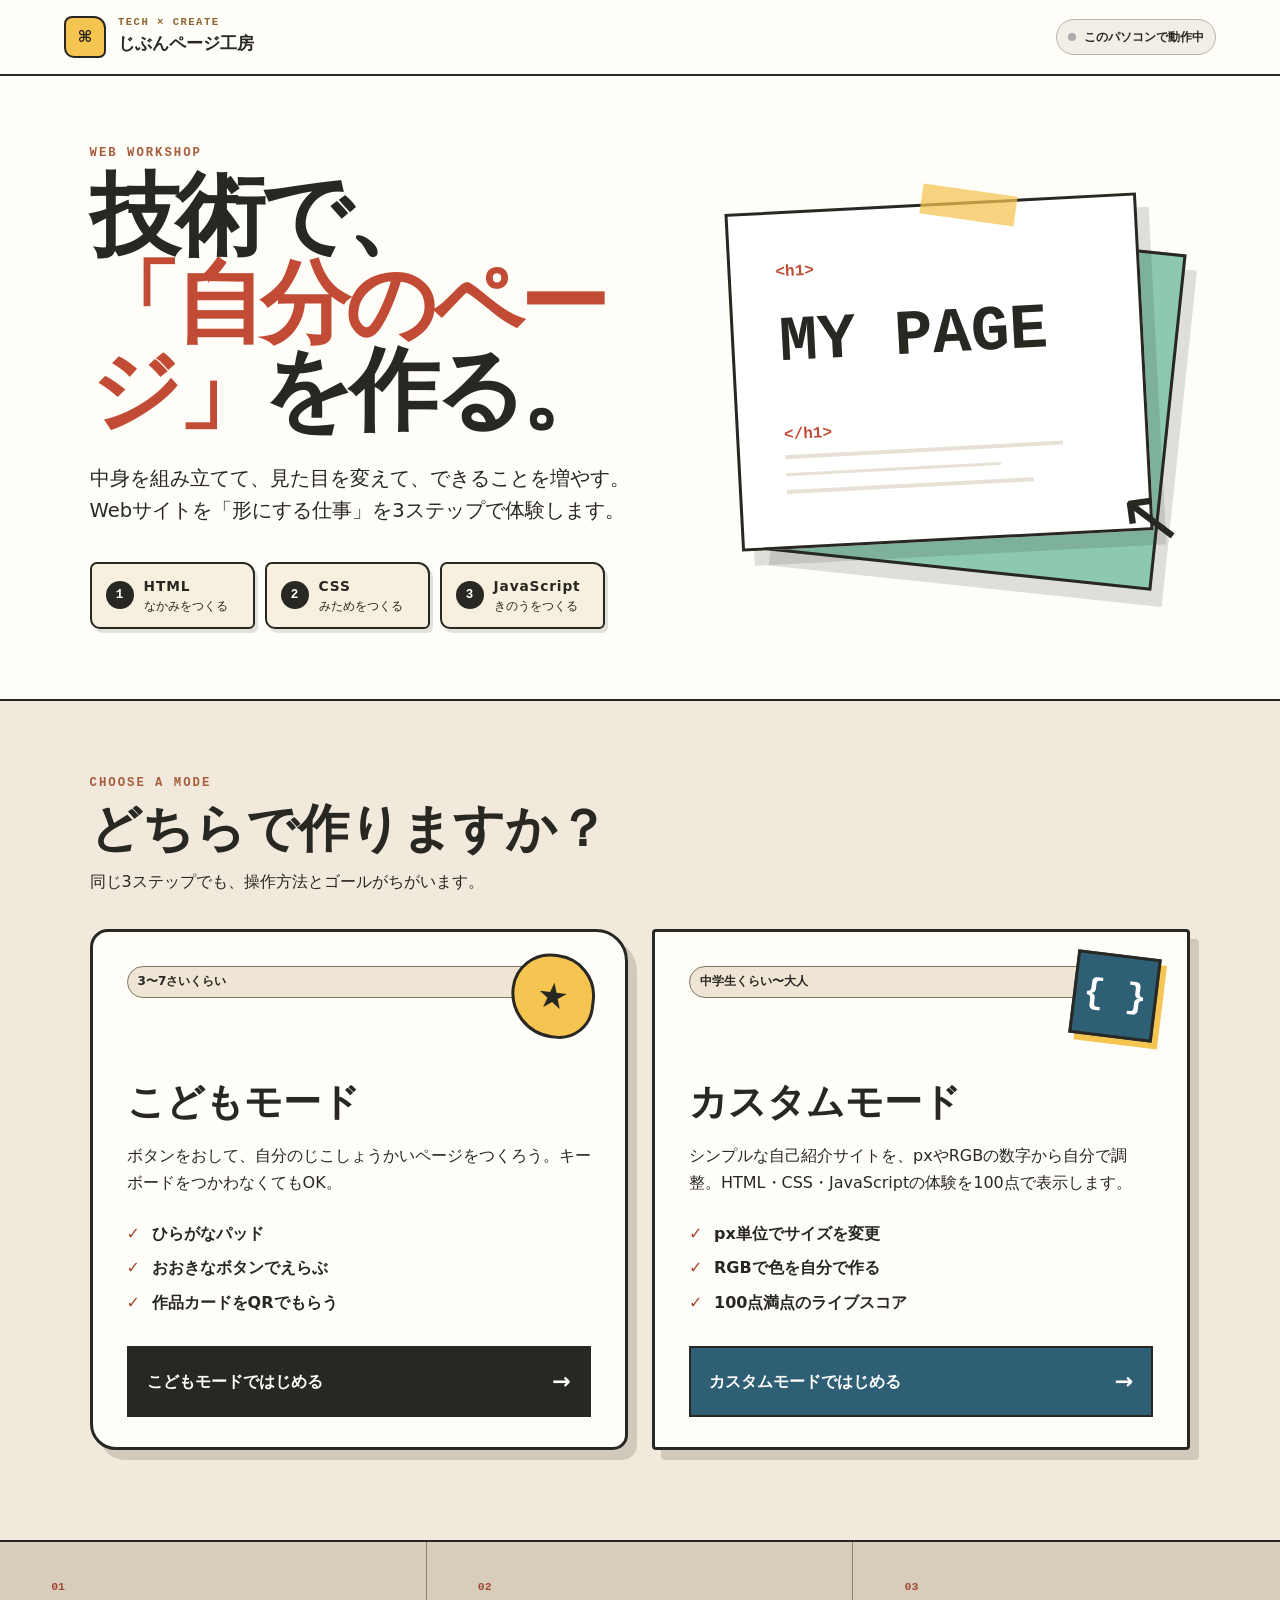
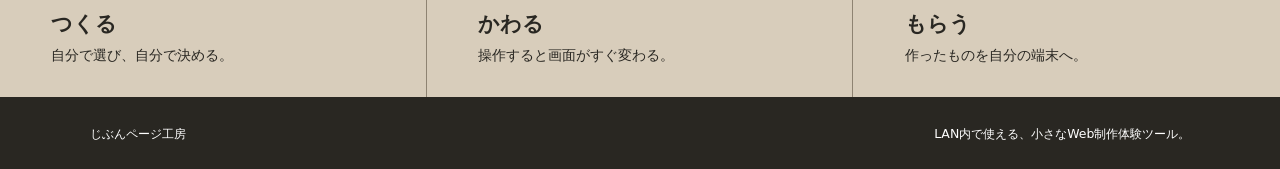
==== web/index.html @ 90861d55 "Reorganize project structure" ====
<!doctype html>
<html lang="ja">
<head>
  <meta charset="utf-8">
  <meta name="viewport" content="width=device-width,initial-scale=1">
  <meta name="theme-color" content="#f5c451">
  <meta name="description" content="HTML・CSS・JavaScriptの3ステップで、Webサイトを形にする仕事を体験するローカルWeb工作室。">
  <title>じぶんページ工房｜Webサイトをつくる体験</title>
  <link rel="stylesheet" href="css/main.css">
</head>
<body>
  <header class="topbar">
    <a class="brand" href="/" aria-label="じぶんページ工房 ホーム">
      <span class="brand-mark" aria-hidden="true">⌘</span>
      <span><small>TECH × CREATE</small><strong>じぶんページ工房</strong></span>
    </a>
    <div class="lan-chip" id="lanChip"><span></span> このパソコンで動作中</div>
  </header>

  <main>
    <section class="hero">
      <div class="hero-copy">
        <p class="eyebrow">WEB WORKSHOP</p>
        <h1>技術で、<br><em>「自分のページ」</em>を作る。</h1>
        <p class="lead">中身を組み立てて、見た目を変えて、できることを増やす。<br>Webサイトを「形にする仕事」を3ステップで体験します。</p>
        <div class="three-steps" aria-label="3つの学習ステップ">
          <div><b>1</b><span><strong>HTML</strong><small>なかみをつくる</small></span></div>
          <div><b>2</b><span><strong>CSS</strong><small>みためをつくる</small></span></div>
          <div><b>3</b><span><strong>JavaScript</strong><small>きのうをつくる</small></span></div>
        </div>
      </div>
      <div class="hero-visual" aria-hidden="true">
        <div class="paper back-paper"></div>
        <div class="paper code-paper"><span>&lt;h1&gt;</span><strong>MY PAGE</strong><span>&lt;/h1&gt;</span><i></i><i></i><i></i></div>
        <div class="tape"></div>
        <div class="cursor">↖</div>
      </div>
    </section>

    <section class="mode-section" aria-labelledby="modeTitle">
      <div class="section-heading">
        <p class="eyebrow">CHOOSE A MODE</p>
        <h2 id="modeTitle">どちらで作りますか？</h2>
        <p>同じ3ステップでも、操作方法とゴールがちがいます。</p>
      </div>

      <div class="mode-grid">
        <a class="mode-card child" href="child.html">
          <span class="mode-label">3〜7さいくらい</span>
          <div class="mode-icon" aria-hidden="true">★</div>
          <h3>こどもモード</h3>
          <p>ボタンをおして、自分のじこしょうかいページをつくろう。キーボードをつかわなくてもOK。</p>
          <ul>
            <li>ひらがなパッド</li>
            <li>おおきなボタンでえらぶ</li>
            <li>作品カードをQRでもらう</li>
          </ul>
          <span class="mode-button">こどもモードではじめる <b>→</b></span>
        </a>

        <a class="mode-card adult" href="adult.html">
          <span class="mode-label">中学生くらい〜大人</span>
          <div class="mode-icon" aria-hidden="true">{ }</div>
          <h3>カスタムモード</h3>
          <p>シンプルな自己紹介サイトを、pxやRGBの数字から自分で調整。HTML・CSS・JavaScriptの体験を100点で表示します。</p>
          <ul>
            <li>px単位でサイズを変更</li>
            <li>RGBで色を自分で作る</li>
            <li>100点満点のライブスコア</li>
          </ul>
          <span class="mode-button">カスタムモードではじめる <b>→</b></span>
        </a>
      </div>
    </section>

    <section class="concept-strip">
      <div><span>01</span><strong>つくる</strong><p>自分で選び、自分で決める。</p></div>
      <div><span>02</span><strong>かわる</strong><p>操作すると画面がすぐ変わる。</p></div>
      <div><span>03</span><strong>もらう</strong><p>作ったものを自分の端末へ。</p></div>
    </section>
  </main>

  <footer>
    <p>じぶんページ工房</p>
    <p>LAN内で使える、小さなWeb制作体験ツール。</p>
  </footer>

  <script>
    fetch('/api/config').then(r=>r.ok?r.json():Promise.reject()).then(data=>{
      const chip=document.getElementById('lanChip');
      if(data.enabled){chip.classList.add('ready');chip.innerHTML='<span></span> LANモード：QR機能が使えます';}
    }).catch(()=>{});
  </script>
</body>
</html>
---- web/css/main.css ----
*{box-sizing:border-box}html{scroll-behavior:smooth}body{margin:0;color:#292722;background:#f1eadc;font-family:"Hiragino Kaku Gothic ProN","Yu Gothic",Meiryo,system-ui,sans-serif;line-height:1.65}a{color:inherit}.topbar{height:76px;display:flex;align-items:center;justify-content:space-between;gap:20px;padding:0 clamp(20px,5vw,70px);background:#fffdf7;border-bottom:2px solid #292722}.brand{display:flex;align-items:center;gap:12px;text-decoration:none}.brand-mark{display:grid;place-items:center;width:42px;height:42px;background:#f5c451;border:2px solid #292722;border-radius:8px 12px 7px 10px;font-weight:900}.brand small,.brand strong{display:block}.brand small{font:800 .66rem/1.1 ui-monospace,monospace;letter-spacing:.14em;color:#8b6532}.brand strong{font-size:1.08rem}.lan-chip{display:flex;align-items:center;gap:8px;padding:7px 11px;background:#f2eee5;border:1px solid #bcb3a3;border-radius:999px;font-size:.78rem;font-weight:800}.lan-chip span{width:8px;height:8px;border-radius:50%;background:#aaa}.lan-chip.ready{background:#e9f6e7;border-color:#87ab7d}.lan-chip.ready span{background:#31834a}.hero{min-height:570px;display:grid;grid-template-columns:minmax(0,1.08fr) minmax(360px,.92fr);align-items:center;gap:7vw;padding:70px clamp(24px,7vw,110px);background:#fffdf7;border-bottom:2px solid #292722;overflow:hidden}.eyebrow{margin:0 0 11px;color:#a75c3c;font:900 .77rem/1.2 ui-monospace,monospace;letter-spacing:.16em}.hero h1{margin:0;max-width:720px;font-size:clamp(3rem,7vw,6.8rem);line-height:.98;letter-spacing:-.055em}.hero h1 em{color:#c24b35;font-style:normal}.lead{margin:28px 0 0;max-width:690px;font-size:clamp(1rem,1.6vw,1.22rem)}.three-steps{display:flex;flex-wrap:wrap;gap:10px;margin-top:34px}.three-steps>div{display:flex;align-items:center;gap:10px;min-width:165px;padding:11px 14px;background:#f7f0df;border:2px solid #292722;border-radius:7px 12px 6px 10px;box-shadow:3px 4px 0 rgba(41,39,34,.13)}.three-steps b{display:grid;place-items:center;width:28px;height:28px;color:#fff;background:#292722;border-radius:50%;font:800 .78rem/1 ui-monospace,monospace}.three-steps strong,.three-steps small{display:block}.three-steps strong{font-size:.86rem;letter-spacing:.06em}.three-steps small{font-size:.72rem}.hero-visual{position:relative;height:390px}.paper{position:absolute;background:#fff;border:3px solid #292722;box-shadow:12px 15px 0 rgba(41,39,34,.14)}.back-paper{inset:40px 20px 12px 50px;background:#8dc8b1;transform:rotate(6deg)}.code-paper{inset:10px 45px 42px 8px;display:flex;flex-direction:column;justify-content:center;padding:45px;transform:rotate(-3deg);font-family:ui-monospace,SFMono-Regular,monospace}.code-paper span{color:#c24b35;font-weight:900}.code-paper strong{margin:6px 0 25px;font-size:clamp(2rem,5vw,4rem)}.code-paper i{display:block;width:88%;height:10px;margin:7px 0;background:#e7e0d5}.code-paper i:nth-of-type(2){width:68%}.code-paper i:nth-of-type(3){width:78%}.tape{position:absolute;left:42%;top:-3px;width:95px;height:30px;background:rgba(245,196,81,.72);transform:rotate(8deg)}.cursor{position:absolute;right:8px;bottom:2px;font-size:4.8rem;transform:rotate(-8deg)}.mode-section{padding:75px clamp(24px,7vw,110px) 90px}.section-heading{max-width:650px;margin-bottom:34px}.section-heading h2{margin:0;font-size:clamp(2rem,4vw,3.7rem);line-height:1.05}.section-heading p:last-child{margin:13px 0 0}.mode-grid{display:grid;grid-template-columns:repeat(2,minmax(0,1fr));gap:24px}.mode-card{position:relative;display:flex;flex-direction:column;min-height:490px;padding:34px 34px 30px;text-decoration:none;background:#fffdf7;border:3px solid #292722;box-shadow:9px 10px 0 rgba(41,39,34,.17);transition:transform .18s,box-shadow .18s;overflow:hidden}.mode-card:hover,.mode-card:focus-visible{transform:translate(-3px,-4px);box-shadow:13px 15px 0 rgba(41,39,34,.2);outline:none}.mode-card.child{border-radius:18px 32px 15px 26px}.mode-card.adult{border-radius:4px}.mode-label{display:inline-block;padding:5px 10px;background:#eee5d4;border:1px solid #817765;border-radius:999px;font-size:.75rem;font-weight:900}.mode-icon{position:absolute;right:30px;top:22px;display:grid;place-items:center;width:84px;height:84px;font-size:2.2rem;font-weight:900;transform:rotate(7deg)}.child .mode-icon{color:#282722;background:#f5c451;border:3px solid #292722;border-radius:48% 52% 43% 57%}.adult .mode-icon{color:#fff;background:#2e5f75;border:3px solid #292722;box-shadow:6px 6px 0 #f5c451;font-family:ui-monospace,monospace}.mode-card h3{margin:72px 0 10px;font-size:clamp(1.8rem,3vw,2.7rem)}.mode-card>p{max-width:550px;margin:0;font-size:1rem}.mode-card ul{display:grid;gap:8px;margin:25px 0 30px;padding:0;list-style:none}.mode-card li{position:relative;padding-left:25px;font-weight:800}.mode-card li::before{content:"✓";position:absolute;left:0;color:#a04732}.mode-button{position:static;display:flex;margin-top:auto;justify-content:space-between;align-items:center;padding:15px 18px;color:#fff;background:#292722;border:2px solid #292722;font-weight:900}.mode-button b{font-size:1.4rem}.adult .mode-button{background:#2e5f75}.concept-strip{display:grid;grid-template-columns:repeat(3,1fr);border-top:2px solid #292722;border-bottom:2px solid #292722;background:#d8cdbb}.concept-strip>div{padding:30px clamp(20px,4vw,60px);border-right:1px solid #8e8372}.concept-strip>div:last-child{border-right:0}.concept-strip span{font:900 .72rem/1 ui-monospace,monospace;color:#9f4b35}.concept-strip strong{display:block;margin:8px 0 3px;font-size:1.3rem}.concept-strip p{margin:0;font-size:.86rem}footer{display:flex;justify-content:space-between;gap:20px;padding:25px clamp(24px,7vw,110px);background:#292722;color:#fff;font-size:.78rem}footer p{margin:0}@media(max-width:850px){.topbar{height:auto;padding:14px 18px}.lan-chip{display:none}.hero{grid-template-columns:1fr;padding:55px 22px}.hero-visual{height:300px}.mode-section{padding:55px 22px}.mode-grid{grid-template-columns:1fr}.concept-strip{grid-template-columns:1fr}.concept-strip>div{border-right:0;border-bottom:1px solid #8e8372}.concept-strip>div:last-child{border-bottom:0}footer{display:block;padding:22px}footer p+p{margin-top:4px}}@media(max-width:520px){.brand strong{font-size:.94rem}.hero{min-height:0}.hero h1{font-size:clamp(2.8rem,16vw,4.7rem)}.hero-visual{height:245px}.code-paper{padding:28px}.three-steps{display:grid}.three-steps>div{min-width:0}.mode-card{min-height:520px;padding:27px}.mode-icon{right:22px}.mode-card h3{margin-top:82px}.mode-button{margin-top:auto}}
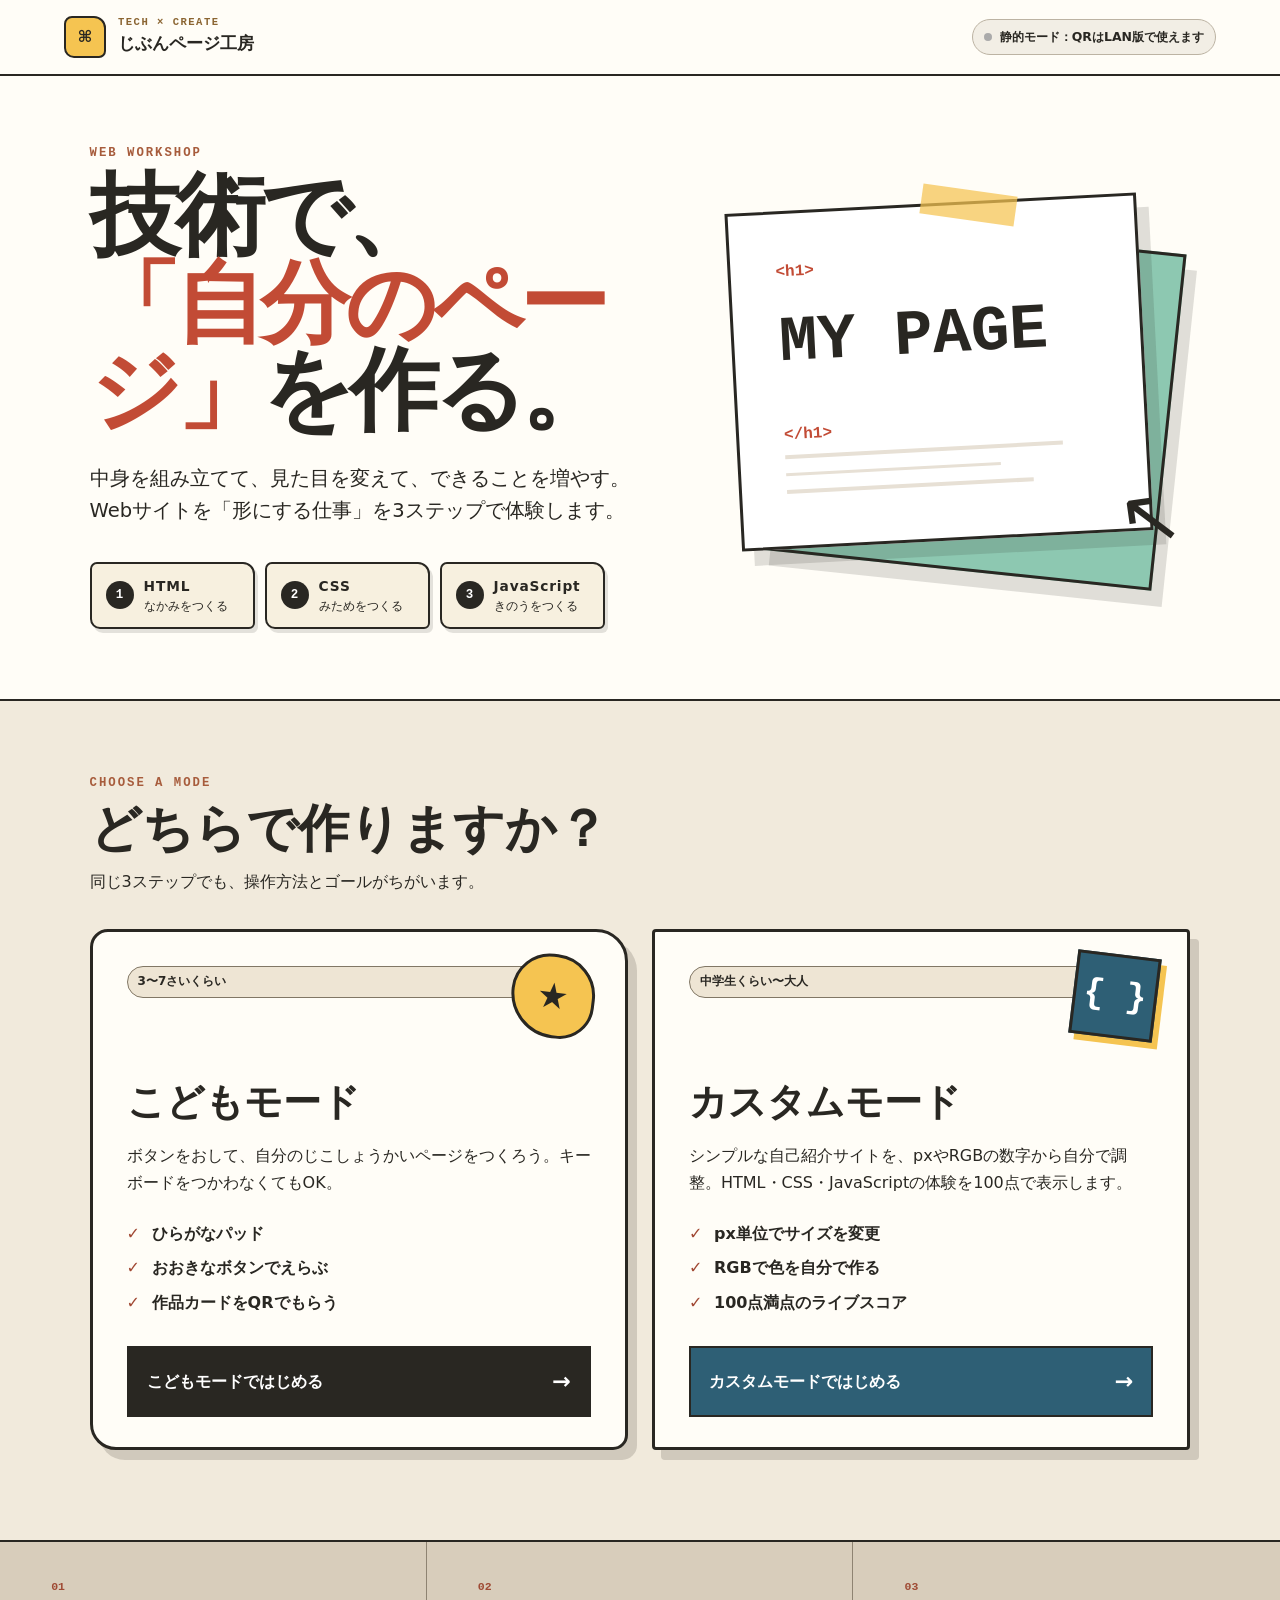
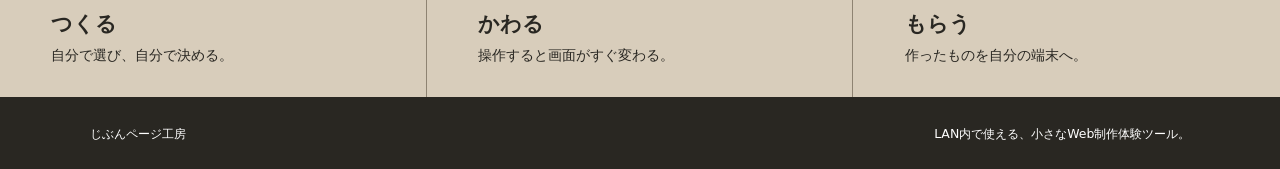
==== commit 320a4bd2: "Apply static review fixes" ====
--- a/web/index.html
+++ b/web/index.html
@@ -10,11 +10,11 @@
 </head>
 <body>
   <header class="topbar">
-    <a class="brand" href="/" aria-label="じぶんページ工房 ホーム">
+    <a class="brand" href="index.html" aria-label="じぶんページ工房 ホーム">
       <span class="brand-mark" aria-hidden="true">⌘</span>
       <span><small>TECH × CREATE</small><strong>じぶんページ工房</strong></span>
     </a>
-    <div class="lan-chip" id="lanChip"><span></span> このパソコンで動作中</div>
+    <div class="lan-chip" id="lanChip"><span></span> QR機能を確認中</div>
   </header>
 
   <main>
@@ -89,7 +89,11 @@
     fetch('/api/config').then(r=>r.ok?r.json():Promise.reject()).then(data=>{
       const chip=document.getElementById('lanChip');
       if(data.enabled){chip.classList.add('ready');chip.innerHTML='<span></span> LANモード：QR機能が使えます';}
-    }).catch(()=>{});
+    }).catch(()=>{
+      const chip=document.getElementById('lanChip');
+      chip.classList.remove('ready');
+      chip.innerHTML='<span></span> 静的モード：QRはLAN版で使えます';
+    });
   </script>
 </body>
 </html>
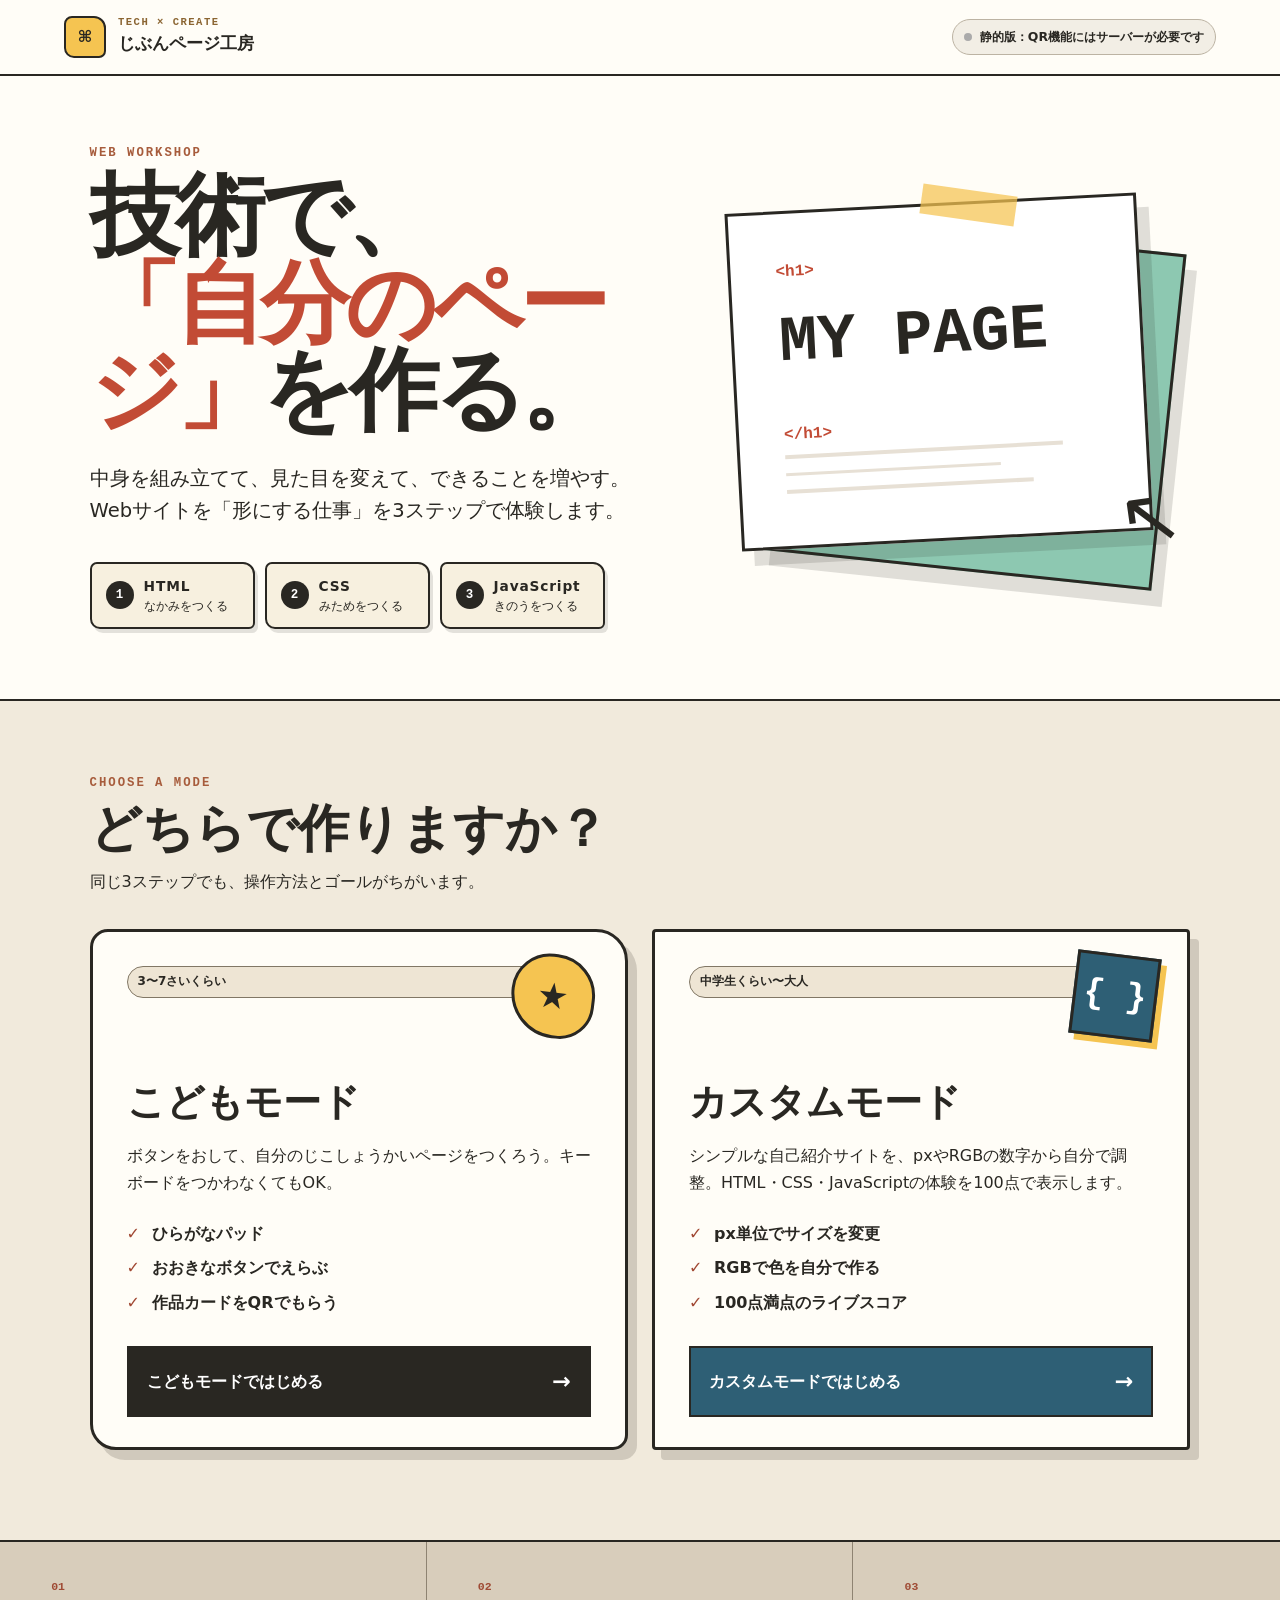
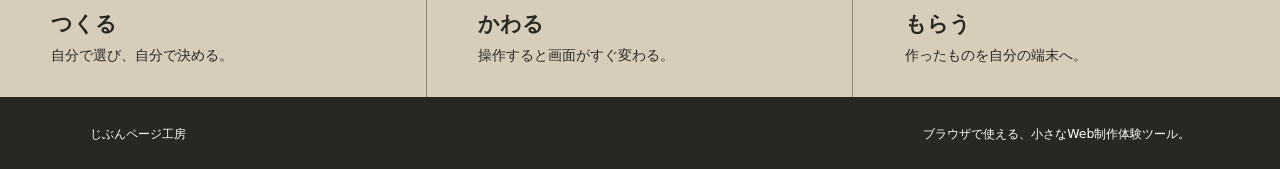
==== commit a84f3fb7: "Support public QR hosting" ====
--- a/web/index.html
+++ b/web/index.html
@@ -4,7 +4,7 @@
   <meta charset="utf-8">
   <meta name="viewport" content="width=device-width,initial-scale=1">
   <meta name="theme-color" content="#f5c451">
-  <meta name="description" content="HTML・CSS・JavaScriptの3ステップで、Webサイトを形にする仕事を体験するローカルWeb工作室。">
+  <meta name="description" content="HTML・CSS・JavaScriptの3ステップで、Webサイトを形にする仕事を体験するWeb工作室。">
   <title>じぶんページ工房｜Webサイトをつくる体験</title>
   <link rel="stylesheet" href="css/main.css">
 </head>
@@ -82,17 +82,17 @@
 
   <footer>
     <p>じぶんページ工房</p>
-    <p>LAN内で使える、小さなWeb制作体験ツール。</p>
+    <p>ブラウザで使える、小さなWeb制作体験ツール。</p>
   </footer>
 
   <script>
     fetch('/api/config').then(r=>r.ok?r.json():Promise.reject()).then(data=>{
       const chip=document.getElementById('lanChip');
-      if(data.enabled){chip.classList.add('ready');chip.innerHTML='<span></span> LANモード：QR機能が使えます';}
+      if(data.enabled){chip.classList.add('ready');chip.innerHTML=data.mode==='public'?'<span></span> 公開モード：QR機能が使えます':'<span></span> QRサーバー接続済み：QR機能が使えます';}
     }).catch(()=>{
       const chip=document.getElementById('lanChip');
       chip.classList.remove('ready');
-      chip.innerHTML='<span></span> 静的モード：QRはLAN版で使えます';
+      chip.innerHTML='<span></span> 静的版：QR機能にはサーバーが必要です';
     });
   </script>
 </body>
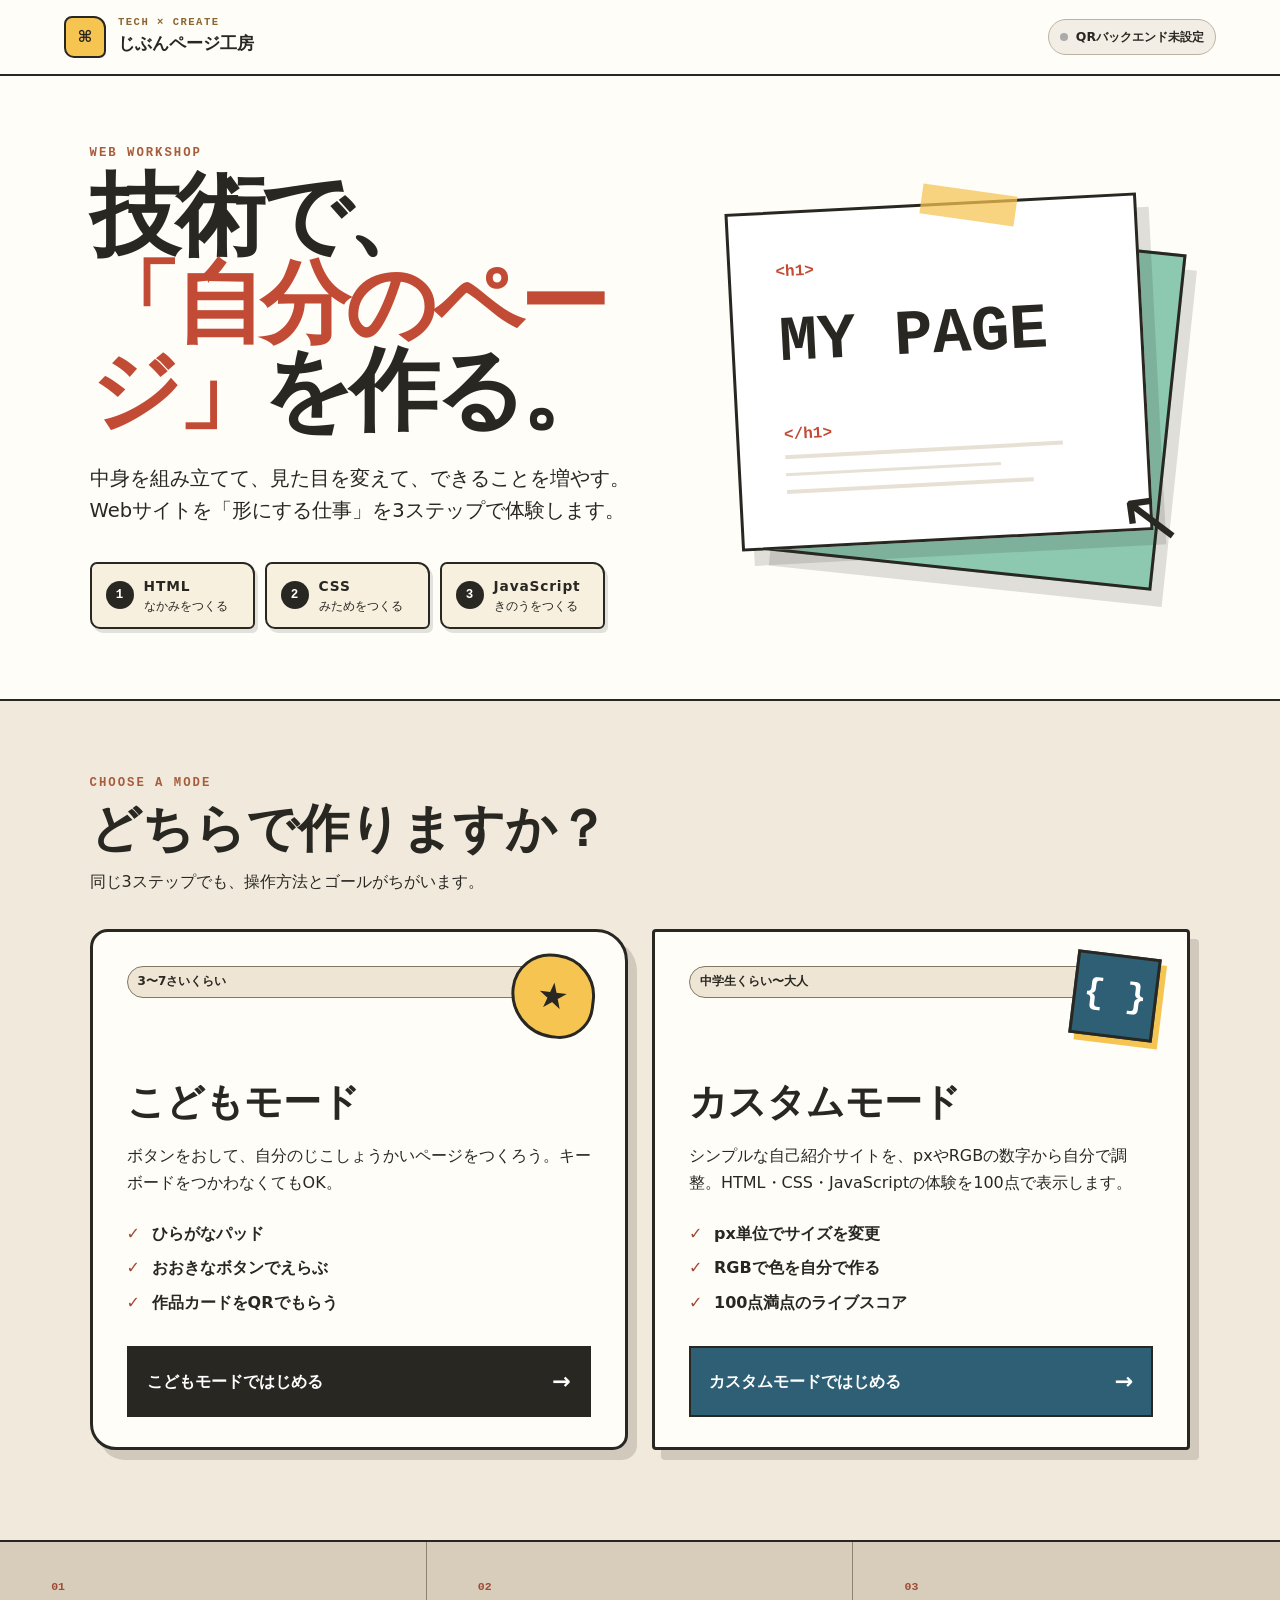
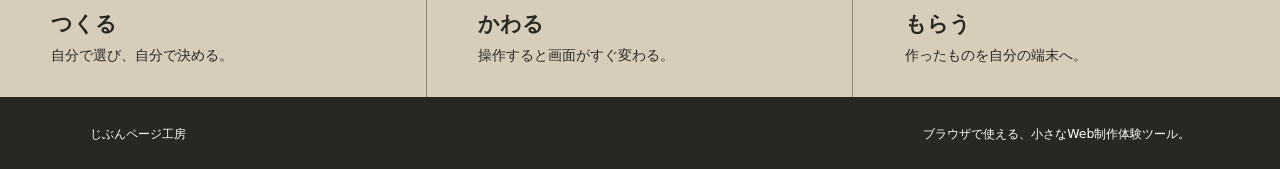
==== commit ffdc3569: "Support Pages with separate QR API" ====
--- a/web/index.html
+++ b/web/index.html
@@ -85,14 +85,19 @@
     <p>ブラウザで使える、小さなWeb制作体験ツール。</p>
   </footer>
 
+  <script src="runtime-config.js"></script>
   <script>
-    fetch('/api/config').then(r=>r.ok?r.json():Promise.reject()).then(data=>{
+    const apiBase=String(window.WEB_FIRST_CRAFT_CONFIG?.apiBaseUrl||'').trim().replace(/\/$/,'');
+    fetch(`${apiBase}/api/config`,{cache:'no-store'}).then(r=>r.ok?r.json():Promise.reject()).then(data=>{
       const chip=document.getElementById('lanChip');
-      if(data.enabled){chip.classList.add('ready');chip.innerHTML=data.mode==='public'?'<span></span> 公開モード：QR機能が使えます':'<span></span> QRサーバー接続済み：QR機能が使えます';}
+      if(data.enabled){
+        chip.classList.add('ready');
+        chip.innerHTML=`<span></span> ${data.mode==='public'?'公開QRモード':'QR機能'}：利用できます`;
+      }
     }).catch(()=>{
       const chip=document.getElementById('lanChip');
       chip.classList.remove('ready');
-      chip.innerHTML='<span></span> 静的版：QR機能にはサーバーが必要です';
+      chip.innerHTML=apiBase?'<span></span> QR APIに接続できません':'<span></span> QRバックエンド未設定';
     });
   </script>
 </body>
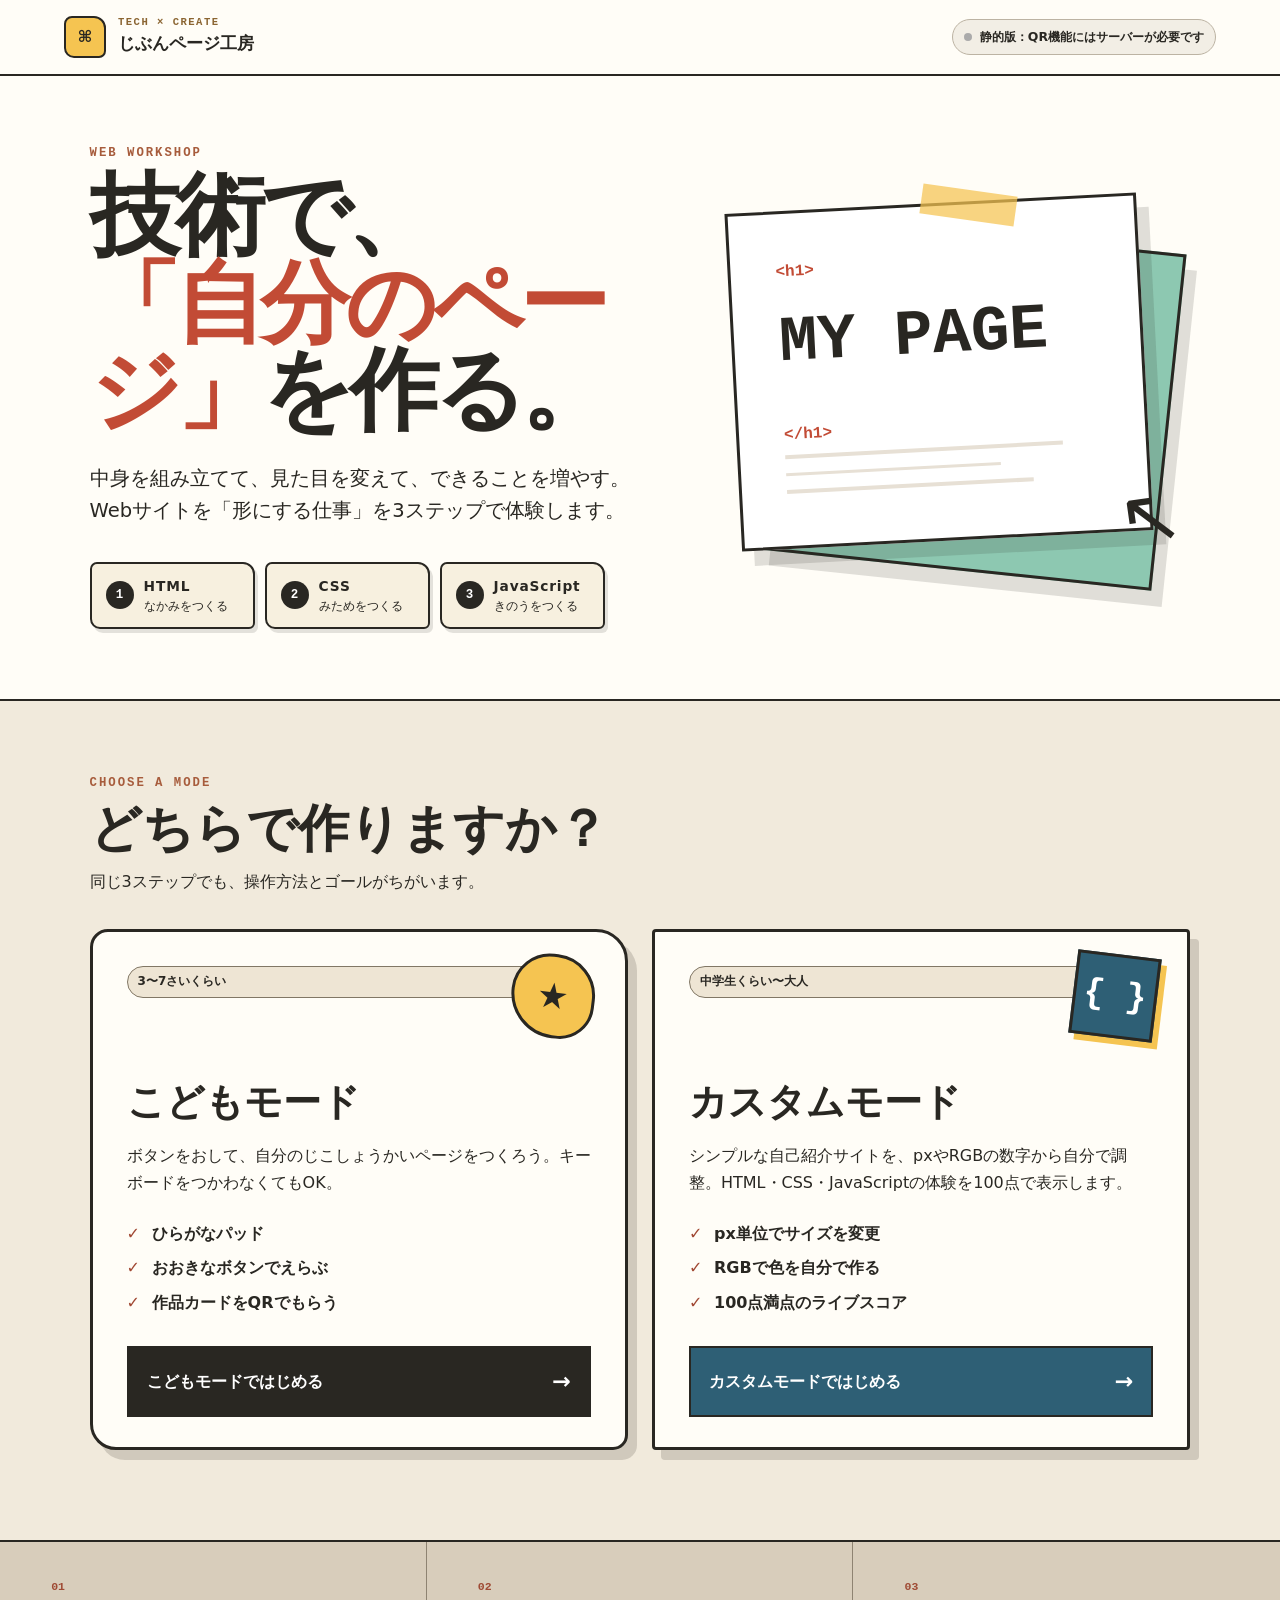
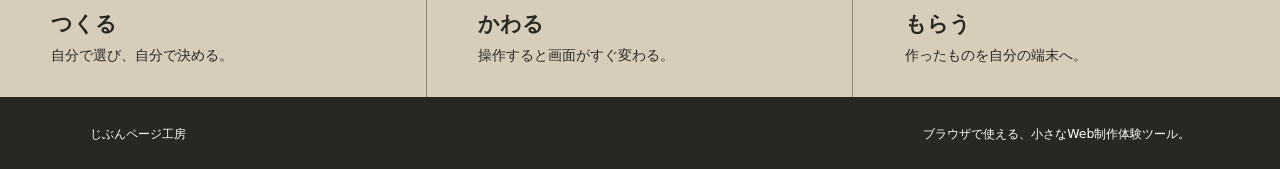
==== commit ca4fc3a3: "Use built-in QR server for public site" ====
--- a/web/index.html
+++ b/web/index.html
@@ -85,19 +85,14 @@
     <p>ブラウザで使える、小さなWeb制作体験ツール。</p>
   </footer>
 
-  <script src="runtime-config.js"></script>
   <script>
-    const apiBase=String(window.WEB_FIRST_CRAFT_CONFIG?.apiBaseUrl||'').trim().replace(/\/$/,'');
-    fetch(`${apiBase}/api/config`,{cache:'no-store'}).then(r=>r.ok?r.json():Promise.reject()).then(data=>{
+    fetch('/api/config').then(r=>r.ok?r.json():Promise.reject()).then(data=>{
       const chip=document.getElementById('lanChip');
-      if(data.enabled){
-        chip.classList.add('ready');
-        chip.innerHTML=`<span></span> ${data.mode==='public'?'公開QRモード':'QR機能'}：利用できます`;
-      }
+      if(data.enabled){chip.classList.add('ready');chip.innerHTML=data.mode==='public'?'<span></span> 公開モード：QR機能が使えます':'<span></span> QRサーバー接続済み：QR機能が使えます';}
     }).catch(()=>{
       const chip=document.getElementById('lanChip');
       chip.classList.remove('ready');
-      chip.innerHTML=apiBase?'<span></span> QR APIに接続できません':'<span></span> QRバックエンド未設定';
+      chip.innerHTML='<span></span> 静的版：QR機能にはサーバーが必要です';
     });
   </script>
 </body>
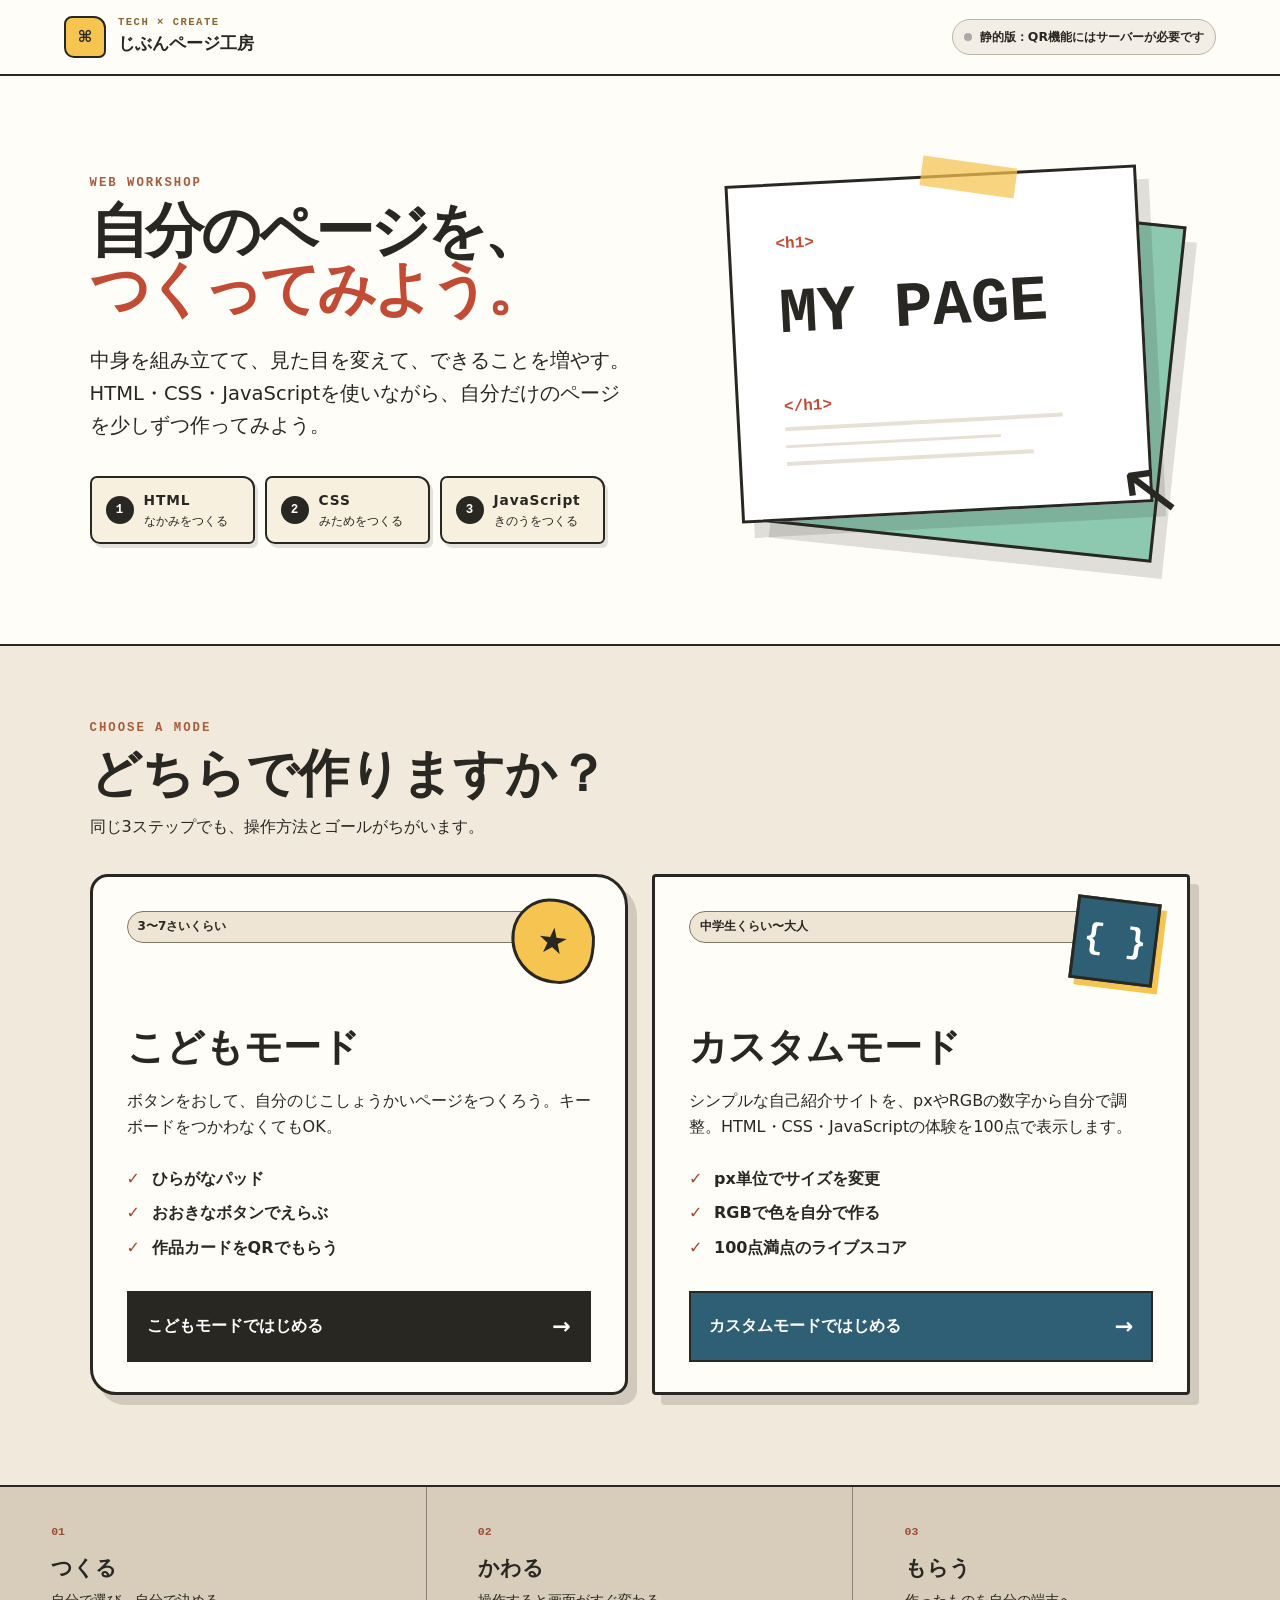
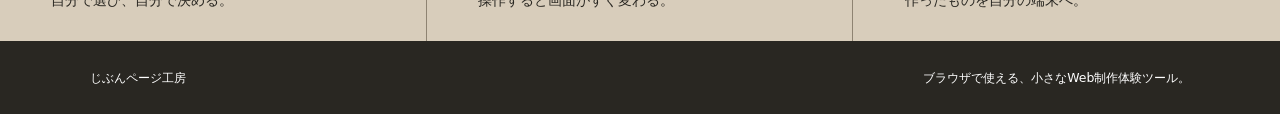
==== commit efffbec3: "Soften homepage message and fix hero wrapping" ====
--- a/web/index.html
+++ b/web/index.html
@@ -4,9 +4,14 @@
   <meta charset="utf-8">
   <meta name="viewport" content="width=device-width,initial-scale=1">
   <meta name="theme-color" content="#f5c451">
-  <meta name="description" content="HTML・CSS・JavaScriptの3ステップで、Webサイトを形にする仕事を体験するWeb工作室。">
+  <meta name="description" content="HTML・CSS・JavaScriptを使いながら、自分だけのWebページを作ってみるWeb工作室。">
   <title>じぶんページ工房｜Webサイトをつくる体験</title>
   <link rel="stylesheet" href="css/main.css">
+  <style>
+    .hero h1{font-size:clamp(2.4rem,4.6vw,5.5rem)}
+    .hero-title-line{display:block;white-space:nowrap}
+    @media(max-width:850px){.hero h1{font-size:clamp(2rem,9vw,5.2rem)}}
+  </style>
 </head>
 <body>
   <header class="topbar">
@@ -21,8 +26,8 @@
     <section class="hero">
       <div class="hero-copy">
         <p class="eyebrow">WEB WORKSHOP</p>
-        <h1>技術で、<br><em>「自分のページ」</em>を作る。</h1>
-        <p class="lead">中身を組み立てて、見た目を変えて、できることを増やす。<br>Webサイトを「形にする仕事」を3ステップで体験します。</p>
+        <h1><span class="hero-title-line">自分のページを、</span><em class="hero-title-line">つくってみよう。</em></h1>
+        <p class="lead">中身を組み立てて、見た目を変えて、できることを増やす。<br>HTML・CSS・JavaScriptを使いながら、自分だけのページを少しずつ作ってみよう。</p>
         <div class="three-steps" aria-label="3つの学習ステップ">
           <div><b>1</b><span><strong>HTML</strong><small>なかみをつくる</small></span></div>
           <div><b>2</b><span><strong>CSS</strong><small>みためをつくる</small></span></div>
@@ -86,7 +91,7 @@
   </footer>
 
   <script>
-    fetch('/api/config').then(r=>r.ok?r.json():Promise.reject()).then(data=>{
+    fetch(new URL('api/config',window.location.href)).then(r=>r.ok?r.json():Promise.reject()).then(data=>{
       const chip=document.getElementById('lanChip');
       if(data.enabled){chip.classList.add('ready');chip.innerHTML=data.mode==='public'?'<span></span> 公開モード：QR機能が使えます':'<span></span> QRサーバー接続済み：QR機能が使えます';}
     }).catch(()=>{
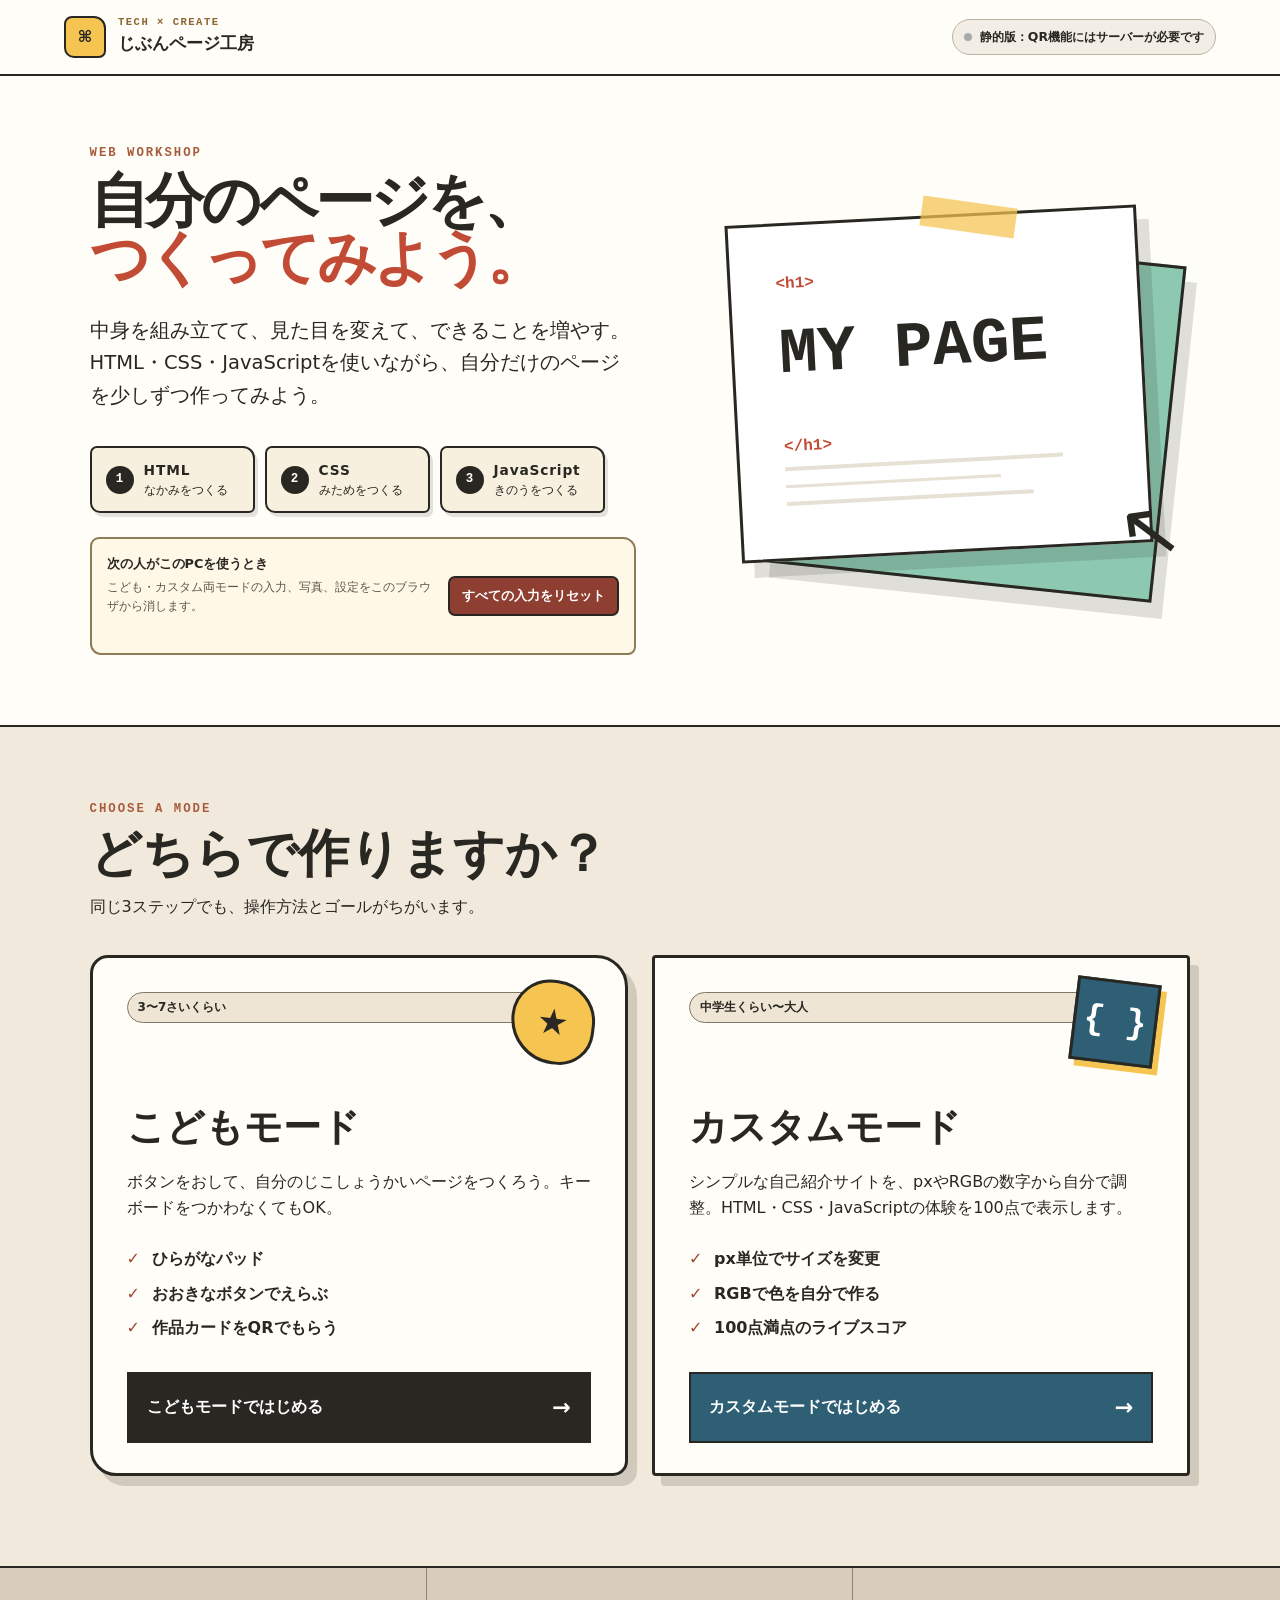
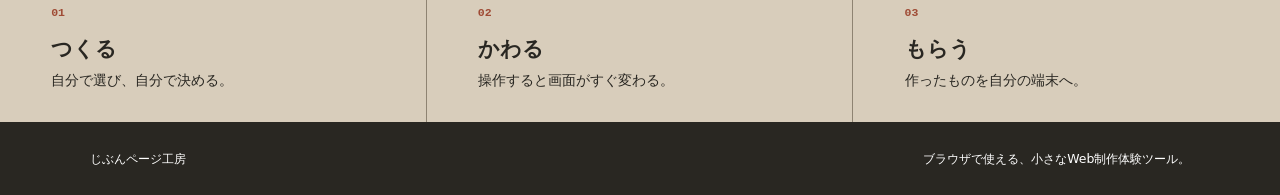
==== commit c4a352b5: "Add workshop data reset on home page" ====
--- a/web/index.html
+++ b/web/index.html
@@ -10,7 +10,12 @@
   <style>
     .hero h1{font-size:clamp(2.4rem,4.6vw,5.5rem)}
     .hero-title-line{display:block;white-space:nowrap}
+    .workshop-reset{display:flex;align-items:center;gap:14px;max-width:690px;margin-top:24px;padding:14px 15px;background:#fff8e7;border:2px solid #8d7b5a;border-radius:9px 13px 8px 11px}
+    .workshop-reset-copy{min-width:0;flex:1}.workshop-reset-copy strong,.workshop-reset-copy span{display:block}.workshop-reset-copy strong{font-size:.8rem}.workshop-reset-copy span{margin-top:3px;color:#5f574b;font-size:.72rem}
+    .workshop-reset button{flex:0 0 auto;padding:9px 12px;color:#fff;background:#8f3f32;border:2px solid #292722;border-radius:7px;font-weight:900;cursor:pointer}.workshop-reset button:hover,.workshop-reset button:focus-visible{background:#713127;outline:3px solid rgba(245,196,81,.55);outline-offset:2px}
+    #resetWorkshopStatus{min-height:1.4em;margin:7px 0 0;font-size:.72rem;font-weight:900;color:#25633d}
     @media(max-width:850px){.hero h1{font-size:clamp(2rem,9vw,5.2rem)}}
+    @media(max-width:560px){.workshop-reset{display:block}.workshop-reset button{width:100%;margin-top:11px}}
   </style>
 </head>
 <body>
@@ -32,6 +37,14 @@
           <div><b>1</b><span><strong>HTML</strong><small>なかみをつくる</small></span></div>
           <div><b>2</b><span><strong>CSS</strong><small>みためをつくる</small></span></div>
           <div><b>3</b><span><strong>JavaScript</strong><small>きのうをつくる</small></span></div>
+        </div>
+        <div class="workshop-reset">
+          <div class="workshop-reset-copy">
+            <strong>次の人がこのPCを使うとき</strong>
+            <span>こども・カスタム両モードの入力、写真、設定をこのブラウザから消します。</span>
+            <p id="resetWorkshopStatus" role="status" aria-live="polite"></p>
+          </div>
+          <button id="resetWorkshopData" type="button">すべての入力をリセット</button>
         </div>
       </div>
       <div class="hero-visual" aria-hidden="true">
@@ -91,6 +104,31 @@
   </footer>
 
   <script>
+    const APP_STORAGE_PREFIX='jibun-page-kobo-';
+    const resetButton=document.getElementById('resetWorkshopData');
+    const resetStatus=document.getElementById('resetWorkshopStatus');
+
+    function removeWorkshopStorage(storage){
+      const keys=[];
+      for(let i=0;i<storage.length;i+=1){
+        const key=storage.key(i);
+        if(key&&key.startsWith(APP_STORAGE_PREFIX))keys.push(key);
+      }
+      keys.forEach(key=>storage.removeItem(key));
+      return keys.length;
+    }
+
+    resetButton.addEventListener('click',()=>{
+      const confirmed=window.confirm('こどもモード・カスタムモードの入力、写真、設定をこのPCから消します。元に戻せません。リセットしますか？');
+      if(!confirmed)return;
+      let removed=0;
+      try{removed+=removeWorkshopStorage(window.localStorage);}catch(_error){}
+      try{removed+=removeWorkshopStorage(window.sessionStorage);}catch(_error){}
+      resetStatus.textContent=removed>0?'リセットしました。次の人が最初から使えます。':'保存されている入力はありません。次の人がそのまま使えます。';
+      resetButton.textContent='リセット済み ✓';
+      setTimeout(()=>{resetButton.textContent='すべての入力をリセット';},2200);
+    });
+
     fetch(new URL('api/config',window.location.href)).then(r=>r.ok?r.json():Promise.reject()).then(data=>{
       const chip=document.getElementById('lanChip');
       if(data.enabled){chip.classList.add('ready');chip.innerHTML=data.mode==='public'?'<span></span> 公開モード：QR機能が使えます':'<span></span> QRサーバー接続済み：QR機能が使えます';}
